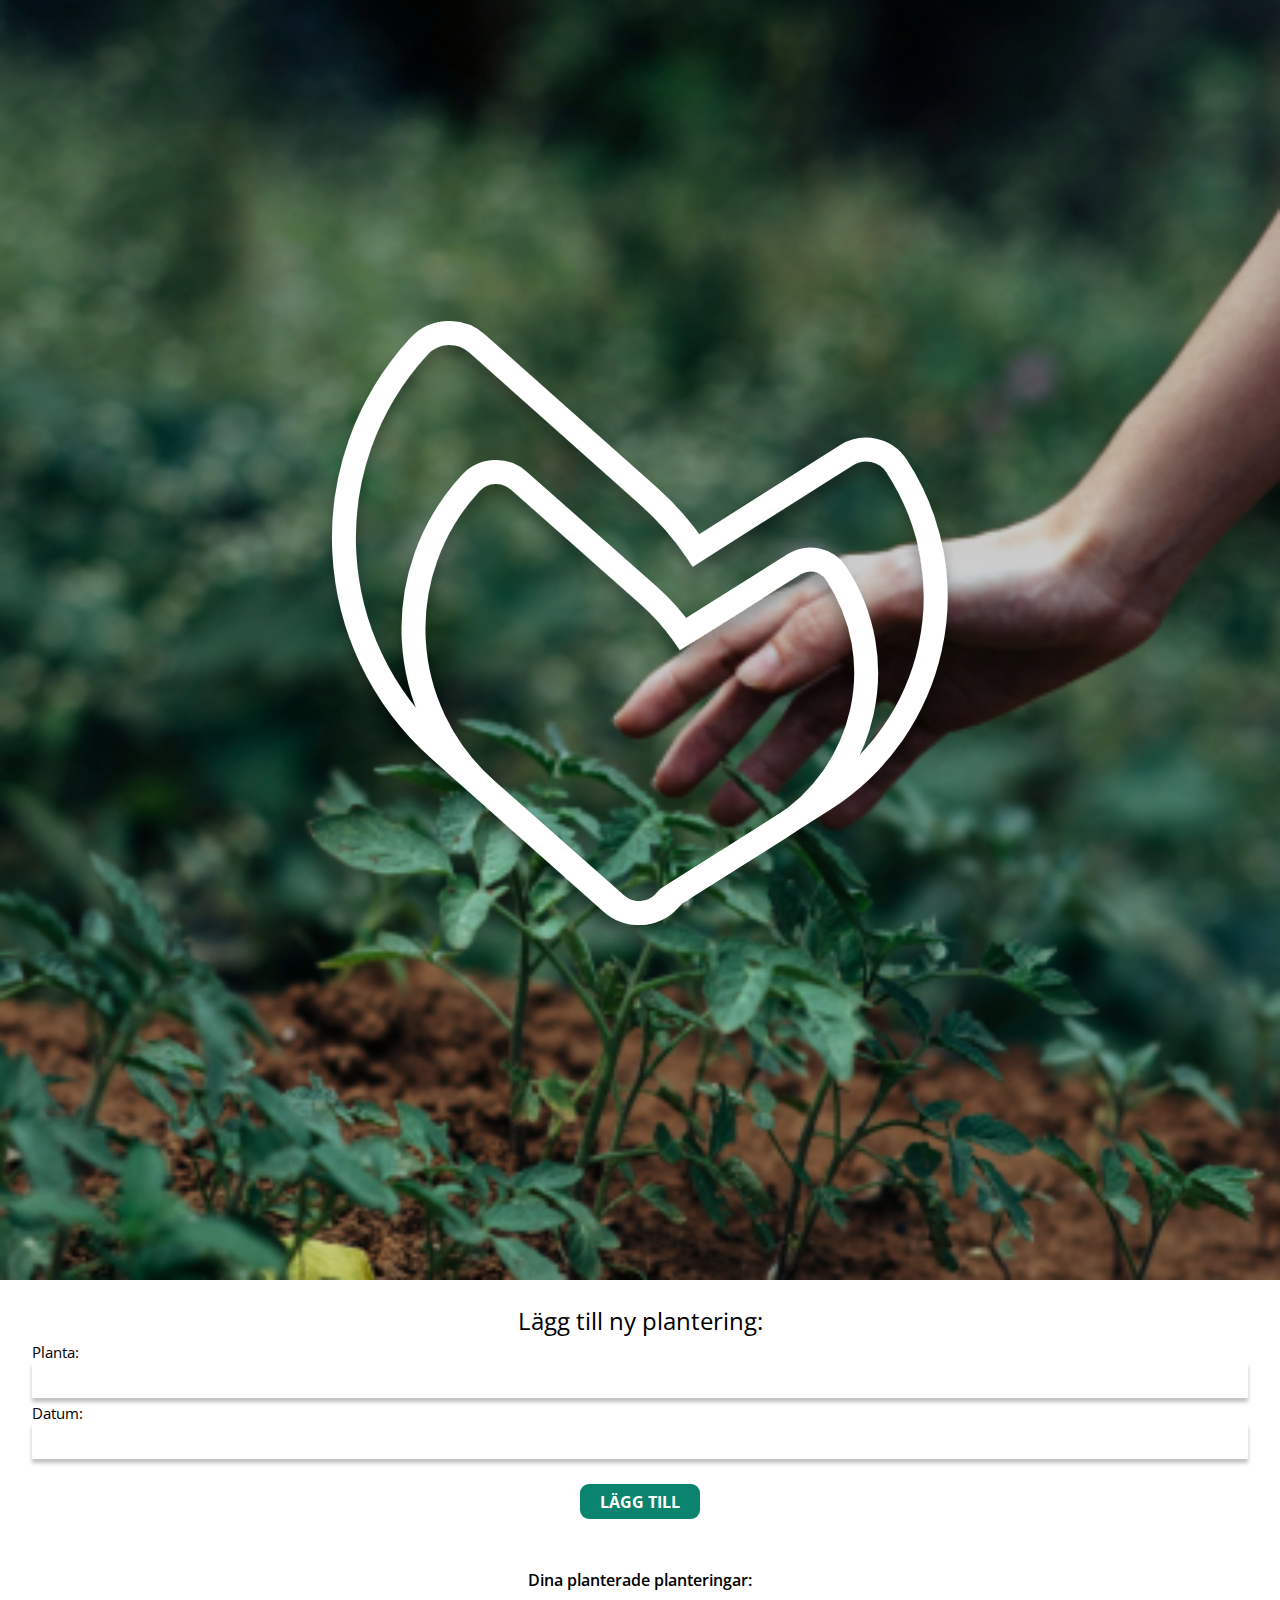
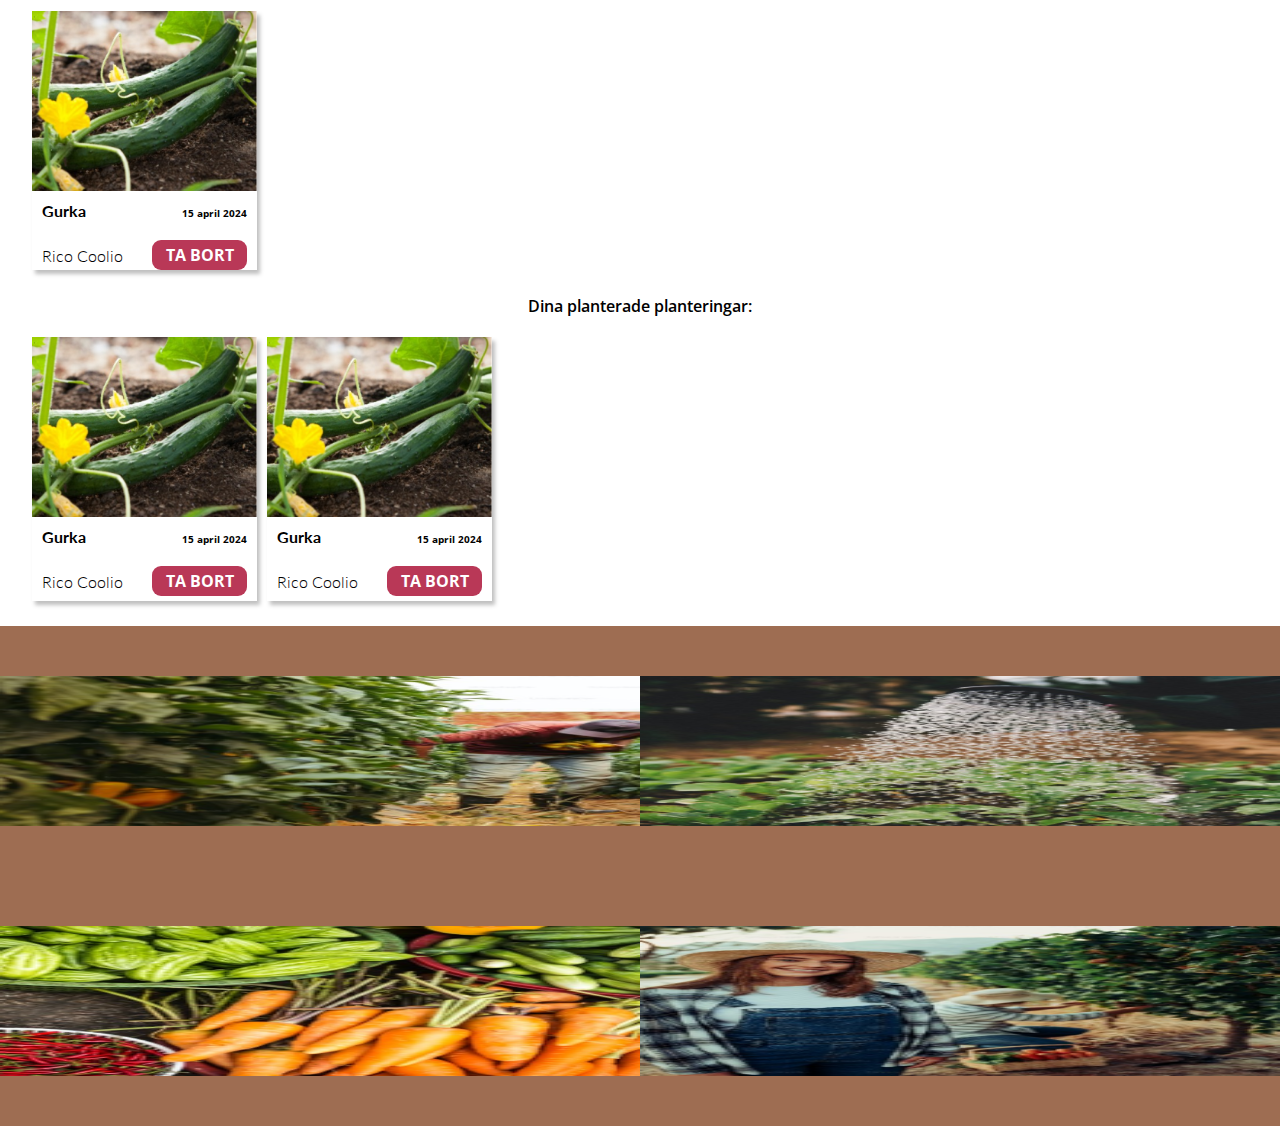
==== minasidor.html @ 23b53194 "started on mina sidor" ====
<!DOCTYPE html>
<html lang="en">
  <head>
    <meta charset="UTF-8" />
    <meta name="viewport" content="width=device-width, initial-scale=1.0" />
    <link rel="stylesheet" href="./mina_style.css" />
    <title>Mina Sidor</title>
  </head>
  <body>
    
    <!-- Mina sidor -->
    <section class="hand">
      <img
        class="header__logo"
        src="./svg/Logo.svg"
        alt="Planned Planthood Logo" />
      <img
        class="header__image"
        src="./img/hand-picking-square.png"
        alt="Hand with flower" />
    </section>

   <section class="wrapper">
    <!-- Lägg till plantering -->

    <section class="planering">
      <h2>Lägg till ny plantering:</h2>
      <div class="forms">
        <div>
          <label for="text">Planta:</label>
          <input type="text" />
        </div>
        <div>
          <label for="text">Datum:</label>
          <input type="text" />
        </div>
      </div>
    </section>
    <button class="add">LÄGG TILL</button>

    <!-- Planerade planteringar -->

    <section class="planteringar">
      <h2>Dina planterade planteringar:</h2>
      <div>
        <article class="plants__card">
          <div class="plants__image-container">
            <img
              class="plants__image"
              src="./img/cucumber1.png"
              alt="Gurka Plant" />
          </div>
          <div class="plants__details plants__details--top">
            <h4 class="plants__name">Gurka</h4>
            <p class="plants__date">15 april 2024</p>
          </div>
          <div class="plants__details plants__details--bottom">
            <h6 class="plants__owner">Rico Coolio</h6>
            <img
              class="plants__icon"
              src="./svg/Vector (Stroke).svg"
              alt="Details Icon" />
            <button class="plants__remove">TA BORT</button>
          </div>
        </article>
      </div>
    </section>

    <section class="planteringar">
      <h2>Dina planterade planteringar:</h2>
      <div class="sections">
        <article class="plants__card">
          <div class="plants__image-container">
            <img
              class="plants__image"
              src="./img/cucumber1.png"
              alt="Gurka Plant" />
          </div>
          <div class="plants__details plants__details--top">
            <h4 class="plants__name">Gurka</h4>
            <p class="plants__date">15 april 2024</p>
          </div>
          <div class="plants__details plants__details--bottom">
            <h6 class="plants__owner">Rico Coolio</h6>
            <img
              class="plants__icon"
              src="./svg/Vector (Stroke).svg"
              alt="Details Icon" />
            <button class="plants__remove">TA BORT</button>
          </div>
        </article>
        <article class="plants__card">
          <div class="plants__image-container">
            <img
              class="plants__image"
              src="./img/cucumber1.png"
              alt="Gurka Plant" />
          </div>
          <div class="plants__details plants__details--top">
            <h4 class="plants__name">Gurka</h4>
            <p class="plants__date">15 april 2024</p>
          </div>
          <div class="plants__details plants__details--bottom">
            <h6 class="plants__owner">Rico Coolio</h6>
            <img
              class="plants__icon"
              src="./svg/Vector (Stroke).svg"
              alt="Details Icon" />
            <button class="plants__remove">TA BORT</button>
          </div>
        </article>
      </div>
    </section>
 </section>
</section>

<div class="brown">


<img class="imgsize" src="./img_brown/picking-pepper.png" alt="picking pepper">
<img class="imgsize" src="./img_brown/watering.png" alt="watering plants">
<img  class="imgsize" src="./img_brown/vegetables.png" alt="vegetables on the ground">
<img  class="imgsize" src="./img_brown/woman-hat.png" alt="Woman in a hat">
</div>
  </body>
</html>
---- mina_style.css ----
@import url("https://fonts.googleapis.com/css2?family=Open+Sans:ital,wght@0,300..800;1,300..800&display=swap");
@import url("https://fonts.googleapis.com/css2?family=Maven+Pro:wght@400..900&display=swap");
@import url("https://fonts.googleapis.com/css2?family=Lato:ital,wght@0,100;0,300;0,400;0,700;0,900;1,100;1,300;1,400;1,700;1,900&display=swap");

* {
  margin: 0;
  padding: 0;
  box-sizing: border-box;
  /* border: 1px solid red; */
}

.wrapper {
  width: 95%;
  margin: 0 auto;
  display: flex;
  flex-direction: column;
}

body {
  display: flex;
  width: 100%;
  flex-direction: column;
}

.hand {
  position: relative;
  padding: 0;
}

.header__logo {
  position: absolute;
  top: 25%;
  left: 25%;
  width: 50%;
}

.header__image {
  width: 100%;
  height: 100%;
}

.planering {
  margin-top: 20px;
  margin-bottom: 25px;
  h2 {
    text-align: center;
    font-weight: 400;
    font-family: open sans;
    font-size: 24px;
  }
}

.forms {
  margin: 0 auto;
  label {
    margin-top: 5px;
    font-size: 15px;
    font-family: open sans;
    font-weight: 400;
    display: block;
  }
  input {
    box-shadow: 0px 4px 4px 0px #00000040;

    border: none;
    width: 100%;
    min-height: 36px;
  }
}

.add {
  justify-content: center;
  align-items: center;
  margin: 0 auto;
  width: 120px;
  height: 35px;
  border-radius: 9px;
  font-family: open sans;
  font-weight: 700;
  font-size: 16px;
  border: none;
  background-color: #0a846e;
  color: white;
  margin-bottom: 50px;
}

.plants {
  margin-top: 40px;
  display: flex;
  flex-direction: column;
  align-items: center;
  justify-content: center;
  max-width: 40%;
}

.plants__heading {
  font-family: "Open Sans", sans-serif;
  font-weight: 600;
  font-size: 1rem;
  margin-bottom: 20px;
}

.plants__grid {
  display: grid;
  grid-template-columns: 1fr 1fr;

  width: 85%;
  gap: 5px;
  justify-content: center;
}

.plants__card {
  box-shadow: 3px 4px 4px 0px rgba(0, 0, 0, 0.25);
  min-width: 175px;
  max-width: 225px;
  margin-bottom: 25px;
}

.plants__remove {
  display: none;
}

.plants__image-container {
  height: 180px;
  overflow: hidden;
  display: flex;
  justify-content: center;
  align-items: center;
}

.plants__image {
  width: 100%;
  height: auto;
  min-height: 165px;
  object-fit: cover;
}

.plants__details {
  margin: 10px;
  font-family: "Lato", sans-serif;
}

.plants__details--top {
  display: flex;
  justify-content: space-between;
  align-items: flex-end;
}

.plants__name {
  font-weight: 700;
  font-family: "Lato", sans-serif;
}

.plants__date {
  font-family: "Open Sans", sans-serif;
  font-weight: 700;
  font-size: 0.625rem;
}

.plants__details--bottom {
  display: flex;
  justify-content: space-between;
  margin-top: 20px;
  margin-bottom: 5px;
  align-items: center;
}

.plants__owner {
  font-weight: 300;
}

.plants__icon {
  width: 20px;
  margin-bottom: 5px;
}

.sections {
  display: flex;
  flex-direction: row;
  gap: 10px;
}

.planteringar {
  display: flex;
  flex-direction: column;
  h2 {
    text-align: center;
    font-size: 16px;
    font-family: open sans;
    font-weight: 600;
    padding-bottom: 20px;
  }
}

.brown {
  display: grid;
  grid-template-columns: 1fr 1fr;
  grid-template-rows: 1fr 1fr;
  background-color: #9e6d52;
  align-items: center;
  justify-items: center;
  height: 500px;
}

.imgsize {
  overflow: hidden;
  width: 100%;
  max-height: 60%;
}

@media (min-width: 850px) {
  .plants__icon {
    display: none;
  }
  .plants__remove {
    border: none;
    width: 95px;
    height: 30px;
    border-radius: 9px;
    font-family: open sans;
    font-size: 16px;
    background-color: #b93857;
    color: white;
    font-weight: 700;
    display: inline;
  }
  .plants__owner {
    font-size: 16px;
  }
  .plants__details--bottom {
    align-items: center;
  }
}
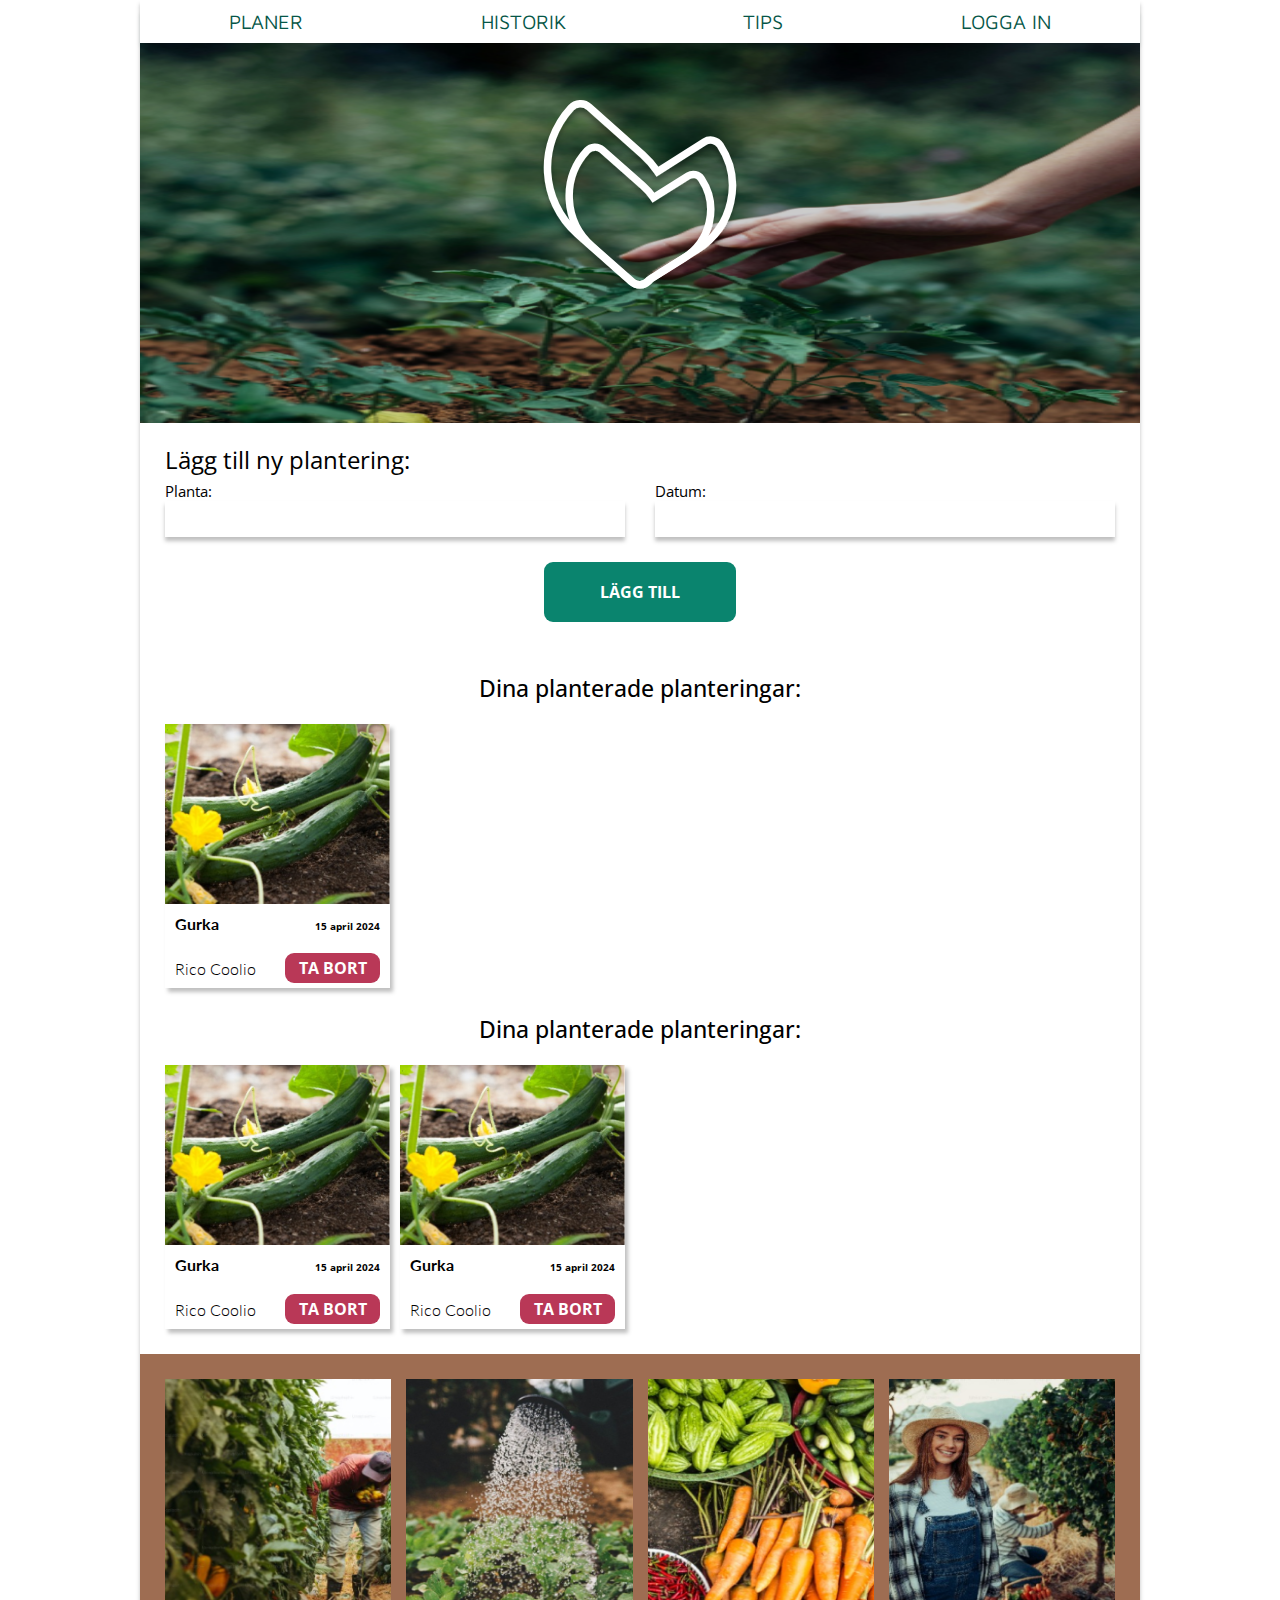
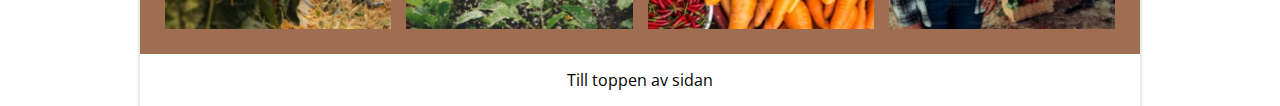
==== commit 30edca33: "responsive done for minasidor, finishing touches left" ====
--- a/minasidor.html
+++ b/minasidor.html
@@ -7,9 +7,14 @@
     <title>Mina Sidor</title>
   </head>
   <body>
-    
+    <nav class="navbar">
+      <a class="navbar__link" href="./index.html">PLANER</a>
+      <a class="navbar__link" href="#">HISTORIK</a>
+      <a class="navbar__link" href="#">TIPS</a>
+      <a class="navbar__link" href="#">LOGGA IN</a>
+    </nav>
     <!-- Mina sidor -->
-    <section class="hand">
+    <section class="hand" id="back">
       <img
         class="header__logo"
         src="./svg/Logo.svg"
@@ -26,11 +31,11 @@
     <section class="planering">
       <h2>Lägg till ny plantering:</h2>
       <div class="forms">
-        <div>
+        <div class="left">
           <label for="text">Planta:</label>
           <input type="text" />
         </div>
-        <div>
+        <div class="right">
           <label for="text">Datum:</label>
           <input type="text" />
         </div>
@@ -42,7 +47,7 @@
 
     <section class="planteringar">
       <h2>Dina planterade planteringar:</h2>
-      <div>
+      <div class="sections">
         <article class="plants__card">
           <div class="plants__image-container">
             <img
@@ -122,5 +127,9 @@
 <img  class="imgsize" src="./img_brown/vegetables.png" alt="vegetables on the ground">
 <img  class="imgsize" src="./img_brown/woman-hat.png" alt="Woman in a hat">
 </div>
+
+<footer>
+  <a class="back" href="#back"><p>Till toppen av sidan</p></a>
+</footer>
   </body>
 </html>
--- a/mina_style.css
+++ b/mina_style.css
@@ -7,6 +7,10 @@
   padding: 0;
   box-sizing: border-box;
   /* border: 1px solid red; */
+}
+
+.navbar {
+  display: none;
 }
 
 .wrapper {
@@ -167,6 +171,7 @@
 
 .plants__owner {
   font-weight: 300;
+  font-size: 12px;
 }
 
 .plants__icon {
@@ -185,9 +190,9 @@
   flex-direction: column;
   h2 {
     text-align: center;
-    font-size: 16px;
+    font-size: 23px;
     font-family: open sans;
-    font-weight: 600;
+    font-weight: 500;
     padding-bottom: 20px;
   }
 }
@@ -197,18 +202,39 @@
   grid-template-columns: 1fr 1fr;
   grid-template-rows: 1fr 1fr;
   background-color: #9e6d52;
-  align-items: center;
+  gap: 15px;
   justify-items: center;
-  height: 500px;
+  border: 15px #9e6d52 solid;
 }
 
 .imgsize {
   overflow: hidden;
   width: 100%;
-  max-height: 60%;
+  max-height: 250px;
+}
+
+footer {
+  .back {
+    text-decoration: none;
+    color: black;
+    p {
+      font-family: open sans;
+      font-weight: 400;
+      font-size: 16px;
+      text-align: center;
+      padding: 15px;
+      text-decoration: none;
+    }
+  }
 }
 
 @media (min-width: 850px) {
+  body {
+    margin: 0 auto;
+    max-width: 1000px;
+    box-shadow: 0px 4px 4px 0px #00000040;
+  }
+
   .plants__icon {
     display: none;
   }
@@ -230,4 +256,62 @@
   .plants__details--bottom {
     align-items: center;
   }
-}
+
+  .forms {
+    display: flex;
+    flex-direction: row;
+    flex: 1;
+    div {
+      width: 100%;
+    }
+    .left {
+      margin-right: 15px;
+    }
+    .right {
+      margin-left: 15px;
+    }
+  }
+  .planering {
+    h2 {
+      text-align: left;
+    }
+  }
+
+  .brown {
+    grid-template-columns: 1fr 1fr 1fr 1fr;
+    grid-template-rows: 1fr;
+    height: 100%;
+    border: 25px #9e6d52 solid;
+  }
+
+  .add {
+    width: 192px;
+    height: 60px;
+  }
+
+  .hand {
+    height: 380px;
+    .header__image {
+      overflow: hidden;
+    }
+    .header__logo {
+      width: 20%;
+      left: 40%;
+      top: 15%;
+    }
+  }
+
+  .navbar {
+    margin-top: 10px;
+    padding-bottom: 10px;
+    display: flex;
+    justify-content: space-around;
+    box-shadow: 0px 4px 4px 0px #03382f1c;
+  }
+  .navbar__link {
+    font-family: maven pro;
+    text-decoration: none;
+    color: #055647;
+    font-size: 20px;
+  }
+}
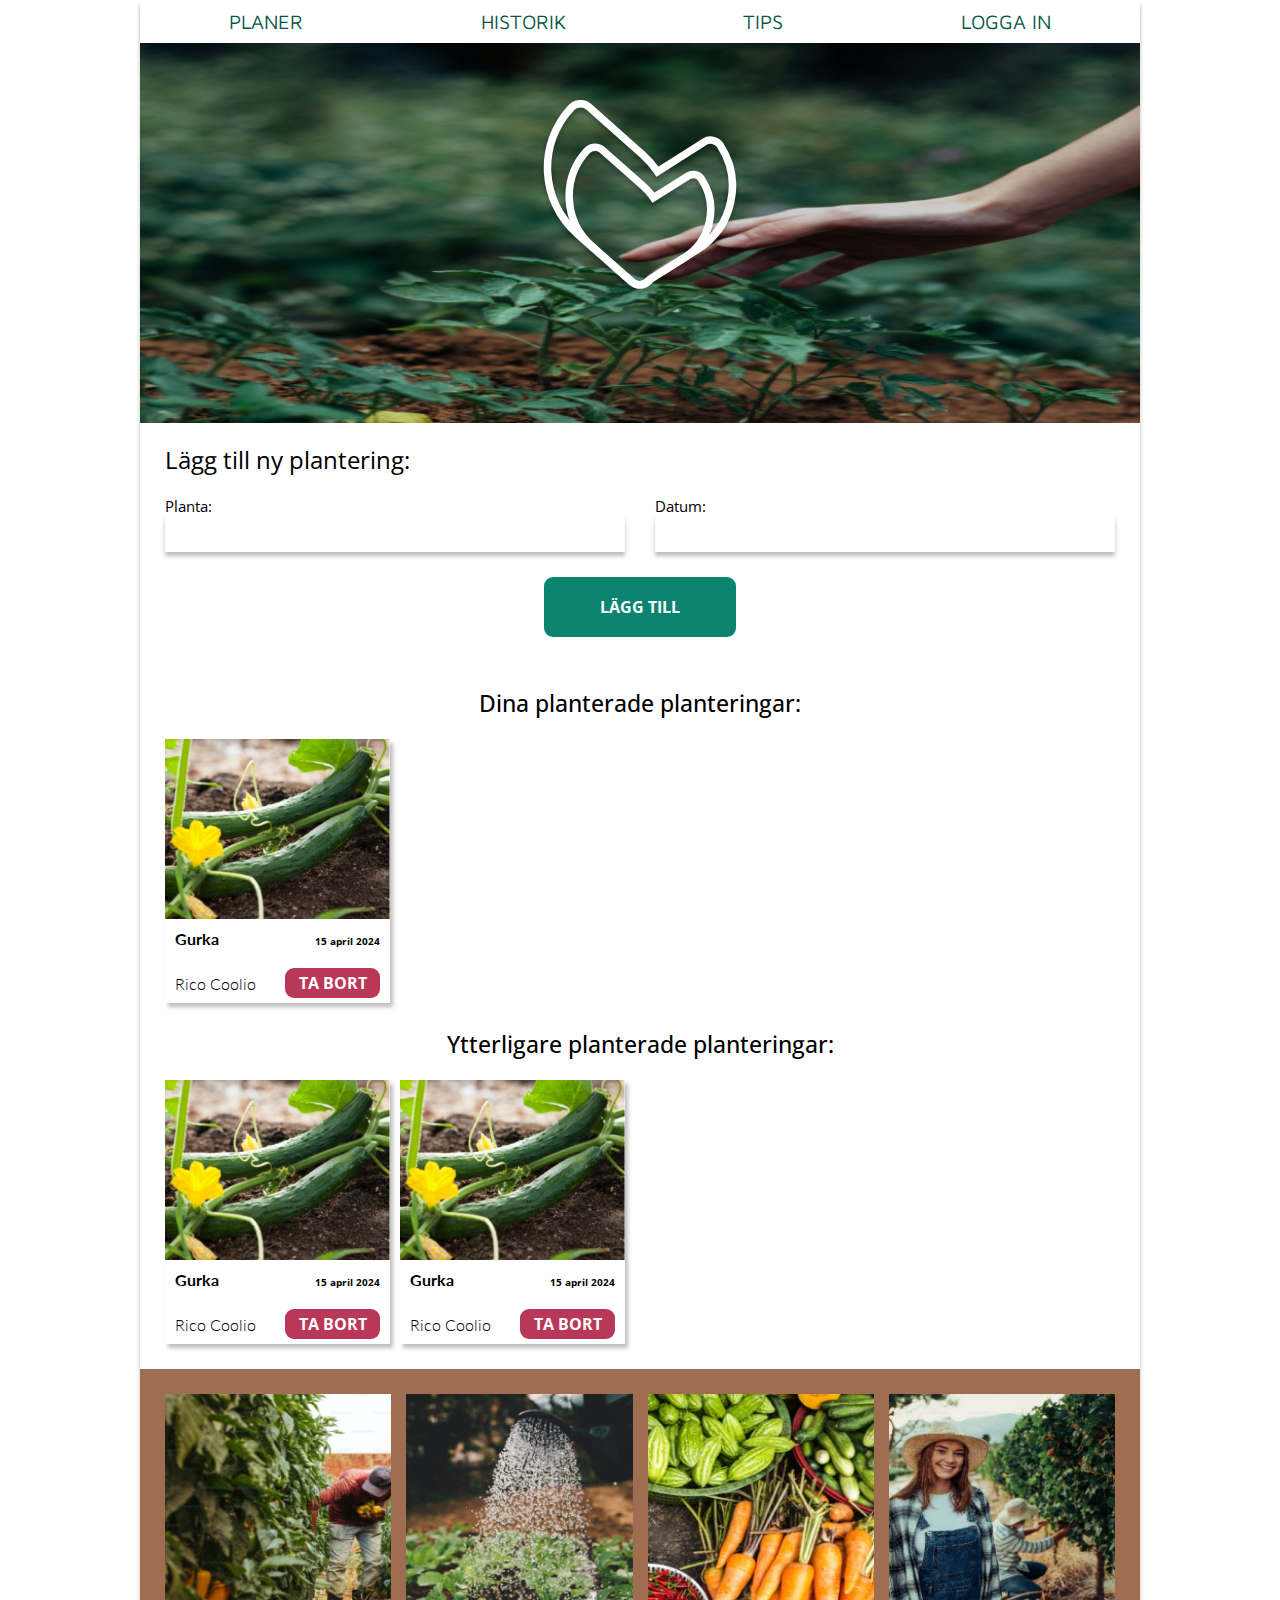
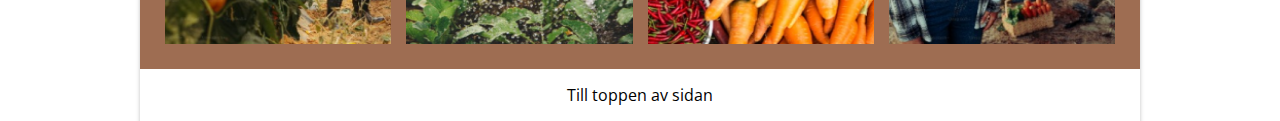
==== commit 3ea6ec34: "overall adjustments" ====
--- a/minasidor.html
+++ b/minasidor.html
@@ -1,135 +1,167 @@
 <!DOCTYPE html>
 <html lang="en">
-  <head>
-    <meta charset="UTF-8" />
-    <meta name="viewport" content="width=device-width, initial-scale=1.0" />
-    <link rel="stylesheet" href="./mina_style.css" />
-    <title>Mina Sidor</title>
-  </head>
-  <body>
-    <nav class="navbar">
-      <a class="navbar__link" href="./index.html">PLANER</a>
-      <a class="navbar__link" href="#">HISTORIK</a>
-      <a class="navbar__link" href="#">TIPS</a>
-      <a class="navbar__link" href="#">LOGGA IN</a>
-    </nav>
-    <!-- Mina sidor -->
-    <section class="hand" id="back">
-      <img
-        class="header__logo"
-        src="./svg/Logo.svg"
-        alt="Planned Planthood Logo" />
-      <img
-        class="header__image"
-        src="./img/hand-picking-square.png"
-        alt="Hand with flower" />
-    </section>
+	<head>
+		<meta charset="UTF-8" />
+		<meta
+			name="viewport"
+			content="width=device-width, initial-scale=1.0" />
+		<link
+			rel="stylesheet"
+			href="./mina_style.css" />
+		<title>Mina Sidor</title>
+	</head>
+	<body>
+		<nav class="navbar">
+			<a
+				class="navbar__link"
+				href="./index.html"
+				>PLANER</a
+			>
+			<a
+				class="navbar__link"
+				href="#"
+				>HISTORIK</a
+			>
+			<a
+				class="navbar__link"
+				href="#"
+				>TIPS</a
+			>
+			<a
+				class="navbar__link"
+				href="#"
+				>LOGGA IN</a
+			>
+		</nav>
 
-   <section class="wrapper">
-    <!-- Lägg till plantering -->
+		<header
+			class="hand"
+			id="back">
+			<img
+				class="header__logo"
+				src="./svg/Logo.svg"
+				alt="Planned Planthood Logo" />
+			<img
+				class="header__image"
+				src="./img/hand-picking-square.png"
+				alt="Hand with flower" />
+		</header>
 
-    <section class="planering">
-      <h2>Lägg till ny plantering:</h2>
-      <div class="forms">
-        <div class="left">
-          <label for="text">Planta:</label>
-          <input type="text" />
-        </div>
-        <div class="right">
-          <label for="text">Datum:</label>
-          <input type="text" />
-        </div>
-      </div>
-    </section>
-    <button class="add">LÄGG TILL</button>
+		<main class="wrapper">
+			<section class="planering">
+				<h2>Lägg till ny plantering:</h2>
+				<div class="forms">
+					<div class="left">
+						<label for="text">Planta:</label>
+						<input type="text" />
+					</div>
+					<div class="right">
+						<label for="text">Datum:</label>
+						<input type="text" />
+					</div>
+				</div>
+			</section>
 
-    <!-- Planerade planteringar -->
+			<button class="add">LÄGG TILL</button>
 
-    <section class="planteringar">
-      <h2>Dina planterade planteringar:</h2>
-      <div class="sections">
-        <article class="plants__card">
-          <div class="plants__image-container">
-            <img
-              class="plants__image"
-              src="./img/cucumber1.png"
-              alt="Gurka Plant" />
-          </div>
-          <div class="plants__details plants__details--top">
-            <h4 class="plants__name">Gurka</h4>
-            <p class="plants__date">15 april 2024</p>
-          </div>
-          <div class="plants__details plants__details--bottom">
-            <h6 class="plants__owner">Rico Coolio</h6>
-            <img
-              class="plants__icon"
-              src="./svg/Vector (Stroke).svg"
-              alt="Details Icon" />
-            <button class="plants__remove">TA BORT</button>
-          </div>
-        </article>
-      </div>
-    </section>
+			<section class="planteringar">
+				<h2>Dina planterade planteringar:</h2>
+				<section class="sections">
+					<article class="plants__card">
+						<div class="plants__image-container">
+							<img
+								class="plants__image"
+								src="./img/cucumber1.png"
+								alt="Gurka Plant" />
+						</div>
+						<div class="plants__details plants__details--top">
+							<h4 class="plants__name">Gurka</h4>
+							<p class="plants__date">15 april 2024</p>
+						</div>
+						<div class="plants__details plants__details--bottom">
+							<h6 class="plants__owner">Rico Coolio</h6>
+							<img
+								class="plants__icon"
+								src="./svg/Vector (Stroke).svg"
+								alt="Details Icon" />
+							<button class="plants__remove">TA BORT</button>
+						</div>
+					</article>
+				</section>
+			</section>
 
-    <section class="planteringar">
-      <h2>Dina planterade planteringar:</h2>
-      <div class="sections">
-        <article class="plants__card">
-          <div class="plants__image-container">
-            <img
-              class="plants__image"
-              src="./img/cucumber1.png"
-              alt="Gurka Plant" />
-          </div>
-          <div class="plants__details plants__details--top">
-            <h4 class="plants__name">Gurka</h4>
-            <p class="plants__date">15 april 2024</p>
-          </div>
-          <div class="plants__details plants__details--bottom">
-            <h6 class="plants__owner">Rico Coolio</h6>
-            <img
-              class="plants__icon"
-              src="./svg/Vector (Stroke).svg"
-              alt="Details Icon" />
-            <button class="plants__remove">TA BORT</button>
-          </div>
-        </article>
-        <article class="plants__card">
-          <div class="plants__image-container">
-            <img
-              class="plants__image"
-              src="./img/cucumber1.png"
-              alt="Gurka Plant" />
-          </div>
-          <div class="plants__details plants__details--top">
-            <h4 class="plants__name">Gurka</h4>
-            <p class="plants__date">15 april 2024</p>
-          </div>
-          <div class="plants__details plants__details--bottom">
-            <h6 class="plants__owner">Rico Coolio</h6>
-            <img
-              class="plants__icon"
-              src="./svg/Vector (Stroke).svg"
-              alt="Details Icon" />
-            <button class="plants__remove">TA BORT</button>
-          </div>
-        </article>
-      </div>
-    </section>
- </section>
-</section>
+			<section class="planteringar">
+				<h2>Ytterligare planterade planteringar:</h2>
+				<section class="sections">
+					<article class="plants__card">
+						<div class="plants__image-container">
+							<img
+								class="plants__image"
+								src="./img/cucumber1.png"
+								alt="Gurka Plant" />
+						</div>
+						<div class="plants__details plants__details--top">
+							<h4 class="plants__name">Gurka</h4>
+							<p class="plants__date">15 april 2024</p>
+						</div>
+						<div class="plants__details plants__details--bottom">
+							<h6 class="plants__owner">Rico Coolio</h6>
+							<img
+								class="plants__icon"
+								src="./svg/Vector (Stroke).svg"
+								alt="Details Icon" />
+							<button class="plants__remove">TA BORT</button>
+						</div>
+					</article>
+					<article class="plants__card">
+						<div class="plants__image-container">
+							<img
+								class="plants__image"
+								src="./img/cucumber1.png"
+								alt="Gurka Plant" />
+						</div>
+						<div class="plants__details plants__details--top">
+							<h4 class="plants__name">Gurka</h4>
+							<p class="plants__date">15 april 2024</p>
+						</div>
+						<div class="plants__details plants__details--bottom">
+							<h6 class="plants__owner">Rico Coolio</h6>
+							<img
+								class="plants__icon"
+								src="./svg/Vector (Stroke).svg"
+								alt="Details Icon" />
+							<button class="plants__remove">TA BORT</button>
+						</div>
+					</article>
+				</section>
+			</section>
+		</main>
 
-<div class="brown">
+		<section class="brown">
+			<img
+				class="imgsize"
+				src="./img_brown/picking-pepper.png"
+				alt="picking pepper" />
+			<img
+				class="imgsize"
+				src="./img_brown/watering.png"
+				alt="watering plants" />
+			<img
+				class="imgsize"
+				src="./img_brown/vegetables.png"
+				alt="vegetables on the ground" />
+			<img
+				class="imgsize"
+				src="./img_brown/woman-hat.png"
+				alt="Woman in a hat" />
+		</section>
 
-
-<img class="imgsize" src="./img_brown/picking-pepper.png" alt="picking pepper">
-<img class="imgsize" src="./img_brown/watering.png" alt="watering plants">
-<img  class="imgsize" src="./img_brown/vegetables.png" alt="vegetables on the ground">
-<img  class="imgsize" src="./img_brown/woman-hat.png" alt="Woman in a hat">
-</div>
-
-<footer>
-  <a class="back" href="#back"><p>Till toppen av sidan</p></a>
-</footer>
-  </body>
+		<footer>
+			<a
+				class="back"
+				href="#back"
+				><p>Till toppen av sidan</p></a
+			>
+		</footer>
+	</body>
 </html>
--- a/mina_style.css
+++ b/mina_style.css
@@ -3,315 +3,315 @@
 @import url("https://fonts.googleapis.com/css2?family=Lato:ital,wght@0,100;0,300;0,400;0,700;0,900;1,100;1,300;1,400;1,700;1,900&display=swap");
 
 * {
-  margin: 0;
-  padding: 0;
-  box-sizing: border-box;
-  /* border: 1px solid red; */
+	margin: 0;
+	padding: 0;
+	box-sizing: border-box;
 }
 
 .navbar {
-  display: none;
+	display: none;
 }
 
 .wrapper {
-  width: 95%;
-  margin: 0 auto;
-  display: flex;
-  flex-direction: column;
+	width: 95%;
+	margin: 0 auto;
+	display: flex;
+	flex-direction: column;
 }
 
 body {
-  display: flex;
-  width: 100%;
-  flex-direction: column;
+	display: flex;
+	width: 100%;
+	flex-direction: column;
 }
 
 .hand {
-  position: relative;
-  padding: 0;
+	position: relative;
+	padding: 0;
 }
 
 .header__logo {
-  position: absolute;
-  top: 25%;
-  left: 25%;
-  width: 50%;
+	position: absolute;
+	top: 25%;
+	left: 25%;
+	width: 50%;
 }
 
 .header__image {
-  width: 100%;
-  height: 100%;
+	width: 100%;
+	height: 100%;
 }
 
 .planering {
-  margin-top: 20px;
-  margin-bottom: 25px;
-  h2 {
-    text-align: center;
-    font-weight: 400;
-    font-family: open sans;
-    font-size: 24px;
-  }
+	margin-top: 20px;
+	margin-bottom: 25px;
+	h2 {
+		text-align: center;
+		font-weight: 400;
+		font-family: open sans;
+		font-size: 24px;
+		margin-bottom: 15px;
+	}
 }
 
 .forms {
-  margin: 0 auto;
-  label {
-    margin-top: 5px;
-    font-size: 15px;
-    font-family: open sans;
-    font-weight: 400;
-    display: block;
-  }
-  input {
-    box-shadow: 0px 4px 4px 0px #00000040;
-
-    border: none;
-    width: 100%;
-    min-height: 36px;
-  }
+	margin: 0 auto;
+	label {
+		margin-top: 5px;
+		font-size: 15px;
+		font-family: open sans;
+		font-weight: 400;
+		display: block;
+	}
+	input {
+		box-shadow: 0px 4px 4px 0px #00000040;
+
+		border: none;
+		width: 100%;
+		min-height: 36px;
+	}
 }
 
 .add {
-  justify-content: center;
-  align-items: center;
-  margin: 0 auto;
-  width: 120px;
-  height: 35px;
-  border-radius: 9px;
-  font-family: open sans;
-  font-weight: 700;
-  font-size: 16px;
-  border: none;
-  background-color: #0a846e;
-  color: white;
-  margin-bottom: 50px;
+	justify-content: center;
+	align-items: center;
+	margin: 0 auto;
+	width: 120px;
+	height: 35px;
+	border-radius: 9px;
+	font-family: open sans;
+	font-weight: 700;
+	font-size: 16px;
+	border: none;
+	background-color: #0a846e;
+	color: white;
+	margin-bottom: 50px;
 }
 
 .plants {
-  margin-top: 40px;
-  display: flex;
-  flex-direction: column;
-  align-items: center;
-  justify-content: center;
-  max-width: 40%;
+	margin-top: 40px;
+	display: flex;
+	flex-direction: column;
+	align-items: center;
+	justify-content: center;
+	max-width: 40%;
 }
 
 .plants__heading {
-  font-family: "Open Sans", sans-serif;
-  font-weight: 600;
-  font-size: 1rem;
-  margin-bottom: 20px;
+	font-family: "Open Sans", sans-serif;
+	font-weight: 600;
+	font-size: 1rem;
+	margin-bottom: 20px;
 }
 
 .plants__grid {
-  display: grid;
-  grid-template-columns: 1fr 1fr;
-
-  width: 85%;
-  gap: 5px;
-  justify-content: center;
+	display: grid;
+	grid-template-columns: 1fr 1fr;
+
+	width: 85%;
+	gap: 5px;
+	justify-content: center;
 }
 
 .plants__card {
-  box-shadow: 3px 4px 4px 0px rgba(0, 0, 0, 0.25);
-  min-width: 175px;
-  max-width: 225px;
-  margin-bottom: 25px;
+	box-shadow: 3px 4px 4px 0px rgba(0, 0, 0, 0.25);
+	min-width: 175px;
+	max-width: 225px;
+	margin-bottom: 25px;
 }
 
 .plants__remove {
-  display: none;
+	display: none;
 }
 
 .plants__image-container {
-  height: 180px;
-  overflow: hidden;
-  display: flex;
-  justify-content: center;
-  align-items: center;
+	height: 180px;
+	overflow: hidden;
+	display: flex;
+	justify-content: center;
+	align-items: center;
 }
 
 .plants__image {
-  width: 100%;
-  height: auto;
-  min-height: 165px;
-  object-fit: cover;
+	width: 100%;
+	height: auto;
+	min-height: 165px;
+	object-fit: cover;
 }
 
 .plants__details {
-  margin: 10px;
-  font-family: "Lato", sans-serif;
+	margin: 10px;
+	font-family: "Lato", sans-serif;
 }
 
 .plants__details--top {
-  display: flex;
-  justify-content: space-between;
-  align-items: flex-end;
+	display: flex;
+	justify-content: space-between;
+	align-items: flex-end;
 }
 
 .plants__name {
-  font-weight: 700;
-  font-family: "Lato", sans-serif;
+	font-weight: 700;
+	font-family: "Lato", sans-serif;
 }
 
 .plants__date {
-  font-family: "Open Sans", sans-serif;
-  font-weight: 700;
-  font-size: 0.625rem;
+	font-family: "Open Sans", sans-serif;
+	font-weight: 700;
+	font-size: 0.625rem;
 }
 
 .plants__details--bottom {
-  display: flex;
-  justify-content: space-between;
-  margin-top: 20px;
-  margin-bottom: 5px;
-  align-items: center;
+	display: flex;
+	justify-content: space-between;
+	margin-top: 20px;
+	margin-bottom: 5px;
+	align-items: center;
 }
 
 .plants__owner {
-  font-weight: 300;
-  font-size: 12px;
+	font-weight: 300;
+	font-size: 12px;
 }
 
 .plants__icon {
-  width: 20px;
-  margin-bottom: 5px;
+	width: 20px;
+	margin-bottom: 5px;
 }
 
 .sections {
-  display: flex;
-  flex-direction: row;
-  gap: 10px;
+	display: flex;
+	flex-direction: row;
+	gap: 10px;
 }
 
 .planteringar {
-  display: flex;
-  flex-direction: column;
-  h2 {
-    text-align: center;
-    font-size: 23px;
-    font-family: open sans;
-    font-weight: 500;
-    padding-bottom: 20px;
-  }
+	display: flex;
+	flex-direction: column;
+	h2 {
+		text-align: center;
+		font-size: 23px;
+		font-family: open sans;
+		font-weight: 500;
+		padding-bottom: 20px;
+	}
 }
 
 .brown {
-  display: grid;
-  grid-template-columns: 1fr 1fr;
-  grid-template-rows: 1fr 1fr;
-  background-color: #9e6d52;
-  gap: 15px;
-  justify-items: center;
-  border: 15px #9e6d52 solid;
+	display: grid;
+	grid-template-columns: 1fr 1fr;
+	grid-template-rows: 1fr 1fr;
+	background-color: #9e6d52;
+	gap: 15px;
+	justify-items: center;
+	border: 15px #9e6d52 solid;
 }
 
 .imgsize {
-  overflow: hidden;
-  width: 100%;
-  max-height: 250px;
+	overflow: hidden;
+	width: 100%;
+	max-height: 250px;
 }
 
 footer {
-  .back {
-    text-decoration: none;
-    color: black;
-    p {
-      font-family: open sans;
-      font-weight: 400;
-      font-size: 16px;
-      text-align: center;
-      padding: 15px;
-      text-decoration: none;
-    }
-  }
+	.back {
+		text-decoration: none;
+		color: black;
+		p {
+			font-family: open sans;
+			font-weight: 400;
+			font-size: 16px;
+			text-align: center;
+			padding: 15px;
+			text-decoration: none;
+		}
+	}
 }
 
 @media (min-width: 850px) {
-  body {
-    margin: 0 auto;
-    max-width: 1000px;
-    box-shadow: 0px 4px 4px 0px #00000040;
-  }
-
-  .plants__icon {
-    display: none;
-  }
-  .plants__remove {
-    border: none;
-    width: 95px;
-    height: 30px;
-    border-radius: 9px;
-    font-family: open sans;
-    font-size: 16px;
-    background-color: #b93857;
-    color: white;
-    font-weight: 700;
-    display: inline;
-  }
-  .plants__owner {
-    font-size: 16px;
-  }
-  .plants__details--bottom {
-    align-items: center;
-  }
-
-  .forms {
-    display: flex;
-    flex-direction: row;
-    flex: 1;
-    div {
-      width: 100%;
-    }
-    .left {
-      margin-right: 15px;
-    }
-    .right {
-      margin-left: 15px;
-    }
-  }
-  .planering {
-    h2 {
-      text-align: left;
-    }
-  }
-
-  .brown {
-    grid-template-columns: 1fr 1fr 1fr 1fr;
-    grid-template-rows: 1fr;
-    height: 100%;
-    border: 25px #9e6d52 solid;
-  }
-
-  .add {
-    width: 192px;
-    height: 60px;
-  }
-
-  .hand {
-    height: 380px;
-    .header__image {
-      overflow: hidden;
-    }
-    .header__logo {
-      width: 20%;
-      left: 40%;
-      top: 15%;
-    }
-  }
-
-  .navbar {
-    margin-top: 10px;
-    padding-bottom: 10px;
-    display: flex;
-    justify-content: space-around;
-    box-shadow: 0px 4px 4px 0px #03382f1c;
-  }
-  .navbar__link {
-    font-family: maven pro;
-    text-decoration: none;
-    color: #055647;
-    font-size: 20px;
-  }
-}
+	body {
+		margin: 0 auto;
+		max-width: 1000px;
+		box-shadow: 0px 4px 4px 0px #00000040;
+	}
+
+	.plants__icon {
+		display: none;
+	}
+	.plants__remove {
+		border: none;
+		width: 95px;
+		height: 30px;
+		border-radius: 9px;
+		font-family: open sans;
+		font-size: 16px;
+		background-color: #b93857;
+		color: white;
+		font-weight: 700;
+		display: inline;
+	}
+	.plants__owner {
+		font-size: 16px;
+	}
+	.plants__details--bottom {
+		align-items: center;
+	}
+
+	.forms {
+		display: flex;
+		flex-direction: row;
+		flex: 1;
+		div {
+			width: 100%;
+		}
+		.left {
+			margin-right: 15px;
+		}
+		.right {
+			margin-left: 15px;
+		}
+	}
+	.planering {
+		h2 {
+			text-align: left;
+		}
+	}
+
+	.brown {
+		grid-template-columns: 1fr 1fr 1fr 1fr;
+		grid-template-rows: 1fr;
+		height: 100%;
+		border: 25px #9e6d52 solid;
+	}
+
+	.add {
+		width: 192px;
+		height: 60px;
+	}
+
+	.hand {
+		height: 380px;
+		.header__image {
+			overflow: hidden;
+		}
+		.header__logo {
+			width: 20%;
+			left: 40%;
+			top: 15%;
+		}
+	}
+
+	.navbar {
+		margin-top: 10px;
+		padding-bottom: 10px;
+		display: flex;
+		justify-content: space-around;
+		box-shadow: 0px 4px 4px 0px #03382f1c;
+	}
+	.navbar__link {
+		font-family: maven pro;
+		text-decoration: none;
+		color: #055647;
+		font-size: 20px;
+	}
+}
